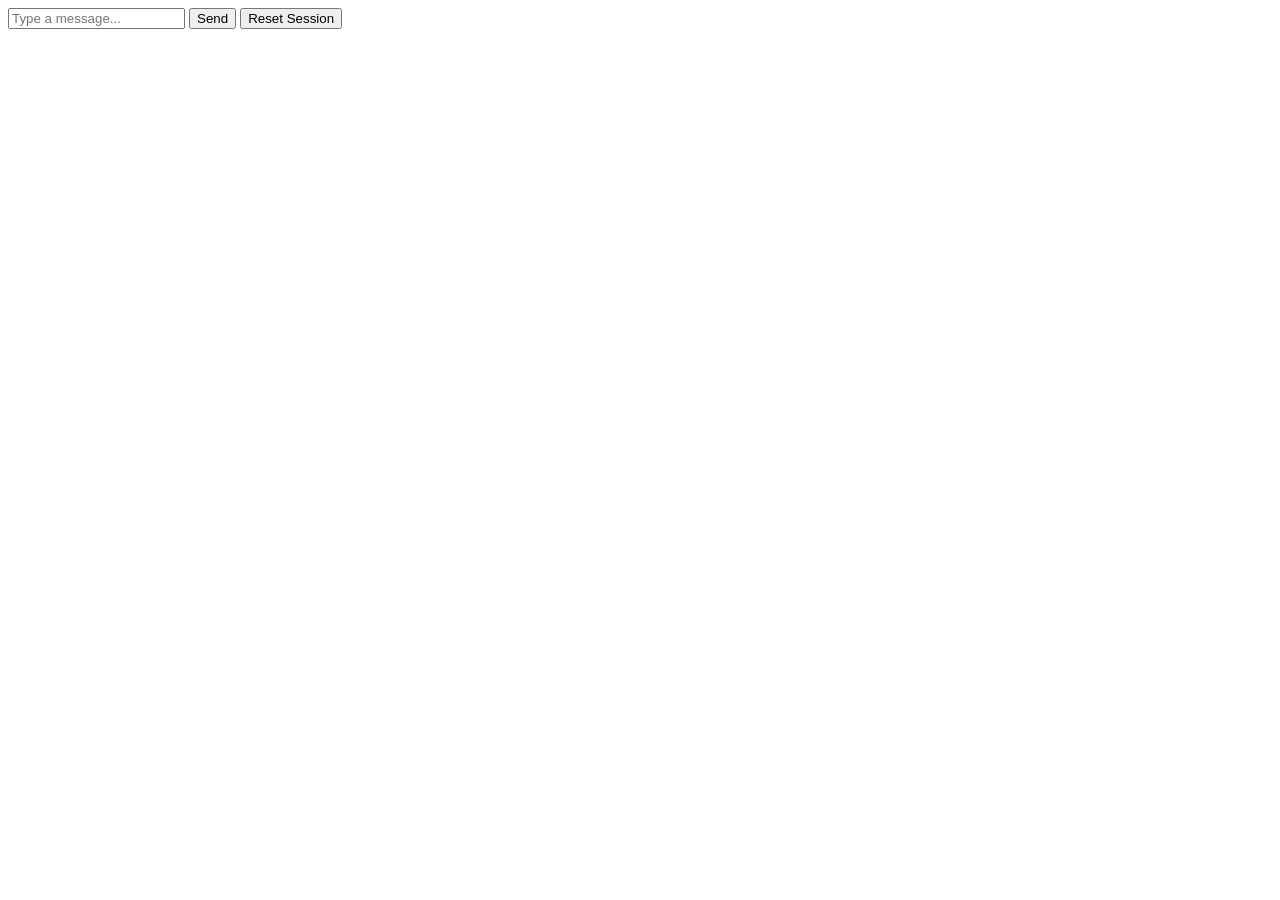
==== templates/index.html @ 7a5c0656 "- added function that saves current session chats into json" ====
<!DOCTYPE html>
<html lang="en">
<head>
    <meta charset="UTF-8">
    <title>DI KIOSK</title>
</head>
<body>
    <div id="chat-box"></div>
    <div id="input-area">
        <input type="text" id="user-input" placeholder="Type a message..." />
        <button onclick="sendMessage()">Send</button>
        <button onclick="resetSession()">Reset Session</button>
    </div>

    <script src="/static/script.js"></script>
</body>
</html>
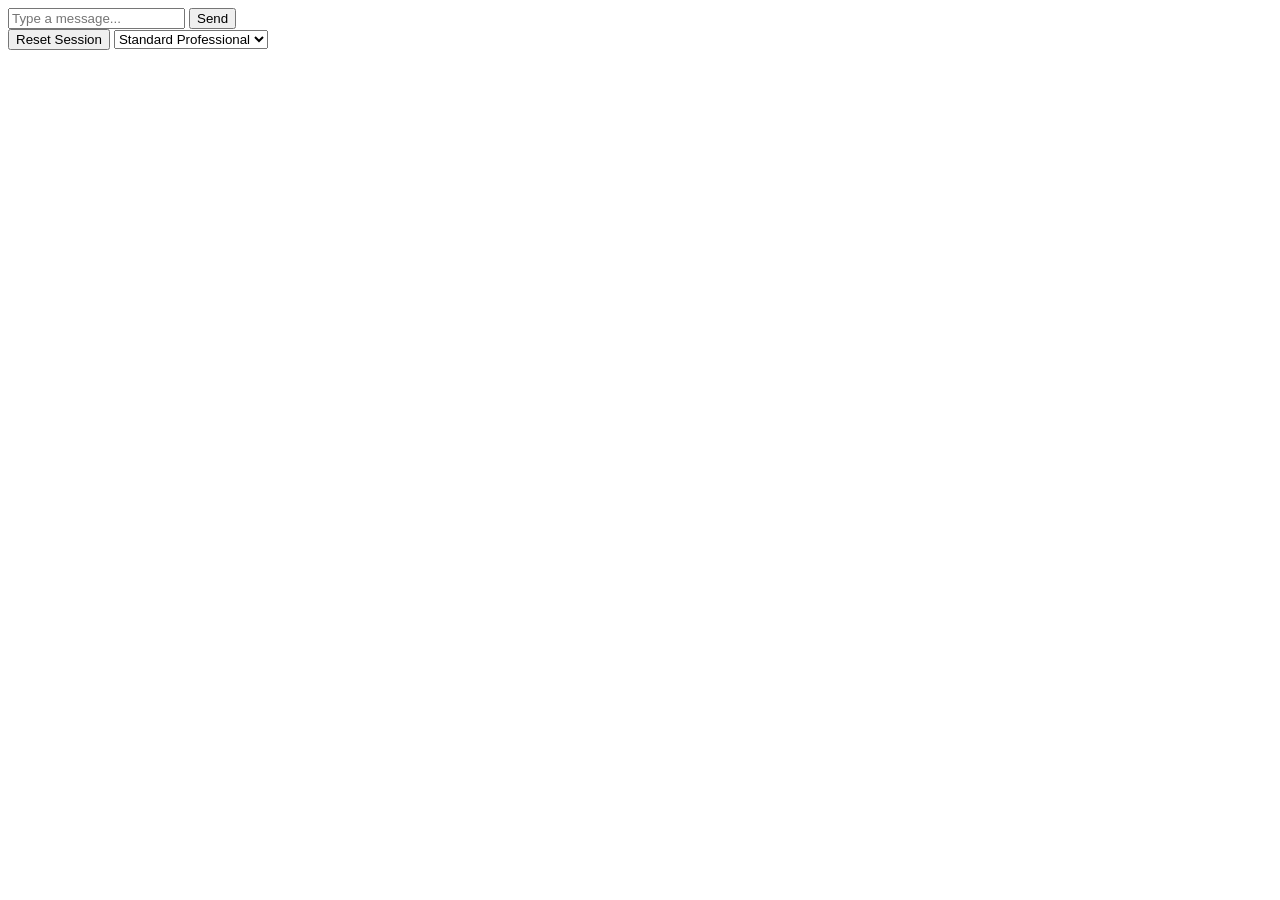
==== commit 4af10b4b: "- integrated personality dropdown" ====
--- a/templates/index.html
+++ b/templates/index.html
@@ -9,8 +9,14 @@
     <div id="input-area">
         <input type="text" id="user-input" placeholder="Type a message..." />
         <button onclick="sendMessage()">Send</button>
-        <button onclick="resetSession()">Reset Session</button>
     </div>
+    <button onclick="resetSession()">Reset Session</button>
+    <select id="personality-select">
+        <option value="helpful, polite and professional Salesman">Standard Professional</option>
+        <option value="a grumpy, sarcastic old man who complains about modern technology">Grumpy Old Man</option>
+        <option value="an overly enthusiastic surfer dude who uses lots of slang">Surfer Dude</option>
+        <option value="speaking strictly in medieval Shakespearean English">Shakespearean</option>
+    </select>
 
     <script src="/static/script.js"></script>
 </body>
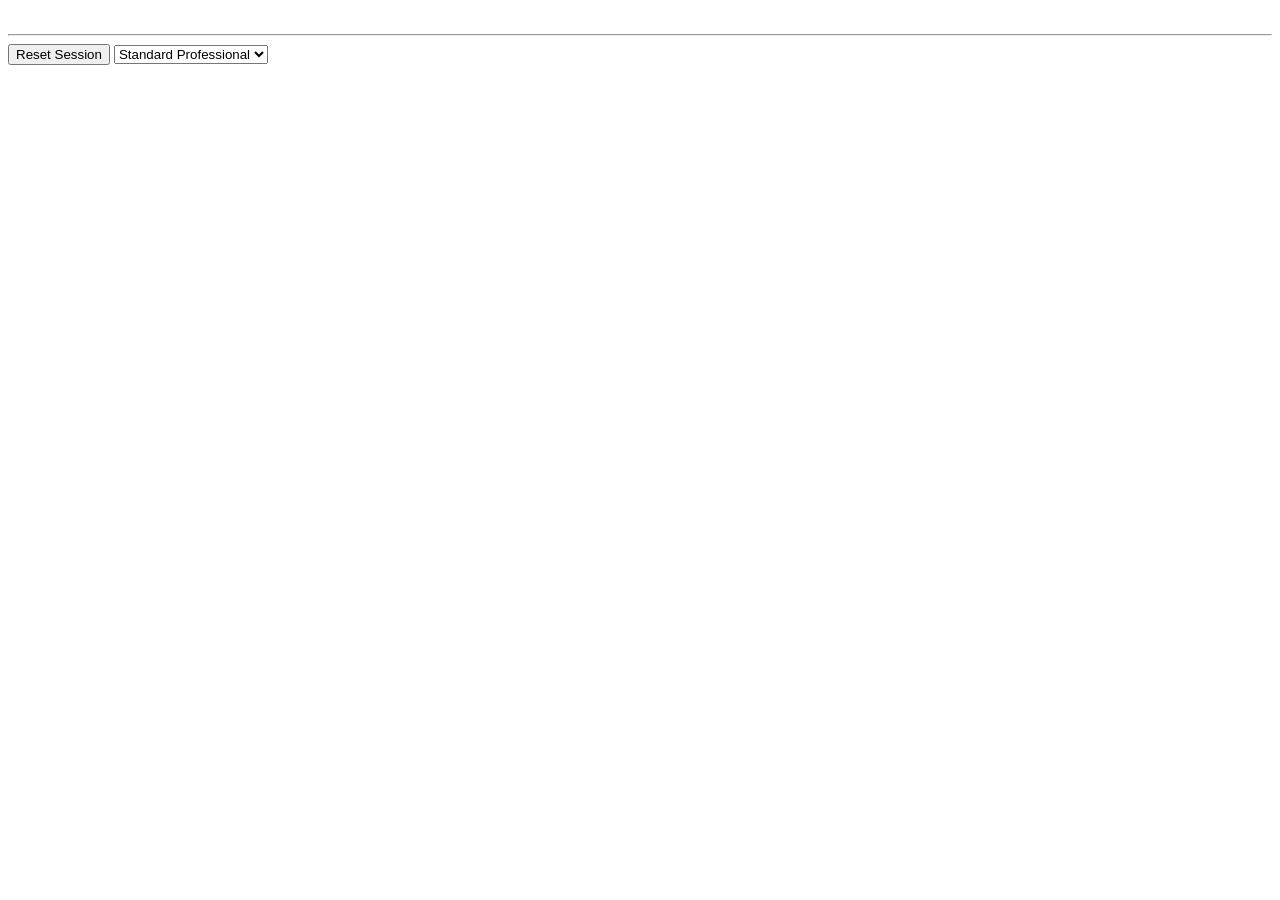
==== commit 9bde6963: "optimized and fixed the questions asked by the ai and the final output to be included into the json" ====
--- a/templates/index.html
+++ b/templates/index.html
@@ -6,10 +6,10 @@
 </head>
 <body>
     <div id="chat-box"></div>
-    <div id="input-area">
-        <input type="text" id="user-input" placeholder="Type a message..." />
-        <button onclick="sendMessage()">Send</button>
-    </div>
+    <div id="options-area"></div>
+    
+    <br><hr>
+    
     <button onclick="resetSession()">Reset Session</button>
     <select id="personality-select">
         <option value="helpful, polite and professional Salesman">Standard Professional</option>
@@ -20,4 +20,4 @@
 
     <script src="/static/script.js"></script>
 </body>
-</html>
+</html>
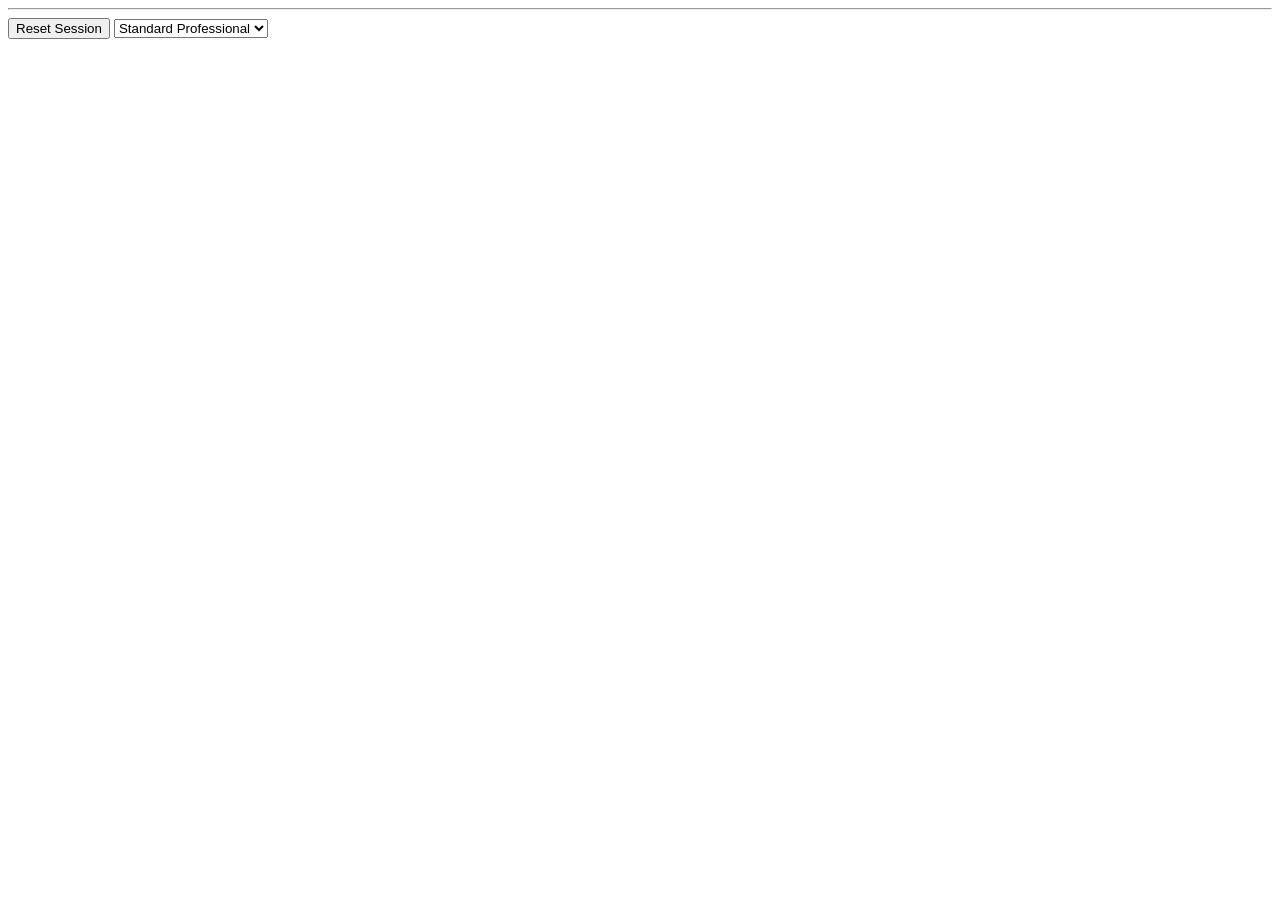
==== commit f99fdb94: "changed to a "steps" system so the prompt only includes what the ai needs" ====
--- a/templates/index.html
+++ b/templates/index.html
@@ -8,7 +8,7 @@
     <div id="chat-box"></div>
     <div id="options-area"></div>
     
-    <br><hr>
+    <hr>
     
     <button onclick="resetSession()">Reset Session</button>
     <select id="personality-select">
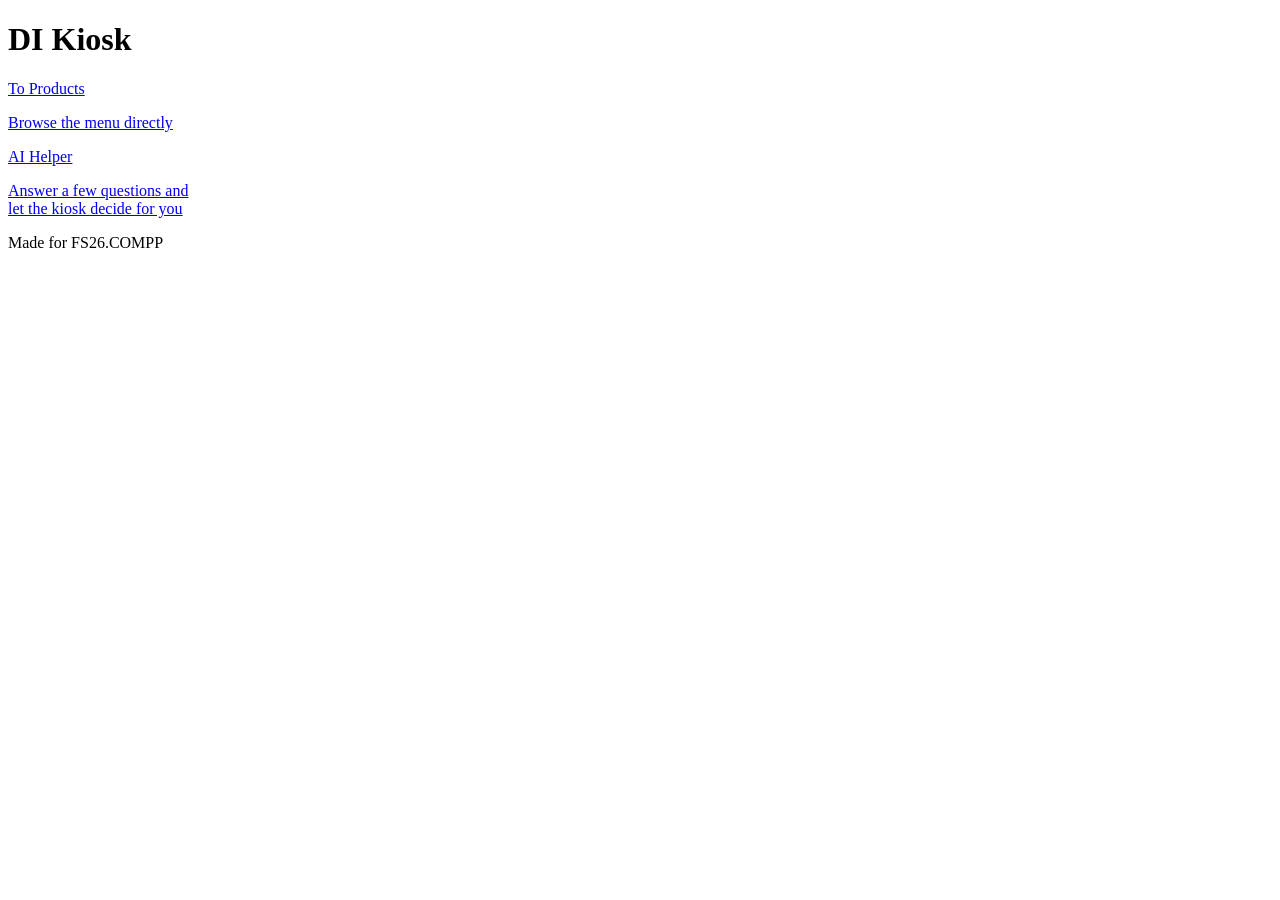
==== commit 11773feb: "implemented all kiosk routes" ====
--- a/templates/index.html
+++ b/templates/index.html
@@ -2,22 +2,27 @@
 <html lang="en">
 <head>
     <meta charset="UTF-8">
-    <title>DI KIOSK</title>
+    <meta name="viewport" content="width=device-width, initial-scale=1.0">
+    <title>Home | DI Kiosk</title>
 </head>
-<body>
-    <div id="chat-box"></div>
-    <div id="options-area"></div>
-    
-    <hr>
-    
-    <button onclick="resetSession()">Reset Session</button>
-    <select id="personality-select">
-        <option value="helpful, polite and professional Salesman">Standard Professional</option>
-        <option value="a grumpy, sarcastic old man who complains about modern technology">Grumpy Old Man</option>
-        <option value="an overly enthusiastic surfer dude who uses lots of slang">Surfer Dude</option>
-        <option value="speaking strictly in medieval Shakespearean English">Shakespearean</option>
-    </select>
+<body class="page_index">
+    <header>
+        <h1>DI Kiosk</h1>
+    </header>
 
-    <script src="/static/script.js"></script>
+    <main>
+        <a href="products.html">
+            <p class="title">To Products</p>
+            <p class="sub">Browse the menu directly</p>
+        </a>
+        <a href="ai.html">
+            <p class="title">AI Helper</p>
+            <p class="sub">Answer a few questions and<br>let the kiosk decide for you</p>
+        </a>
+    </main>
+
+    <footer>
+        <p>Made for FS26.COMPP</p>
+    </footer>
 </body>
 </html>
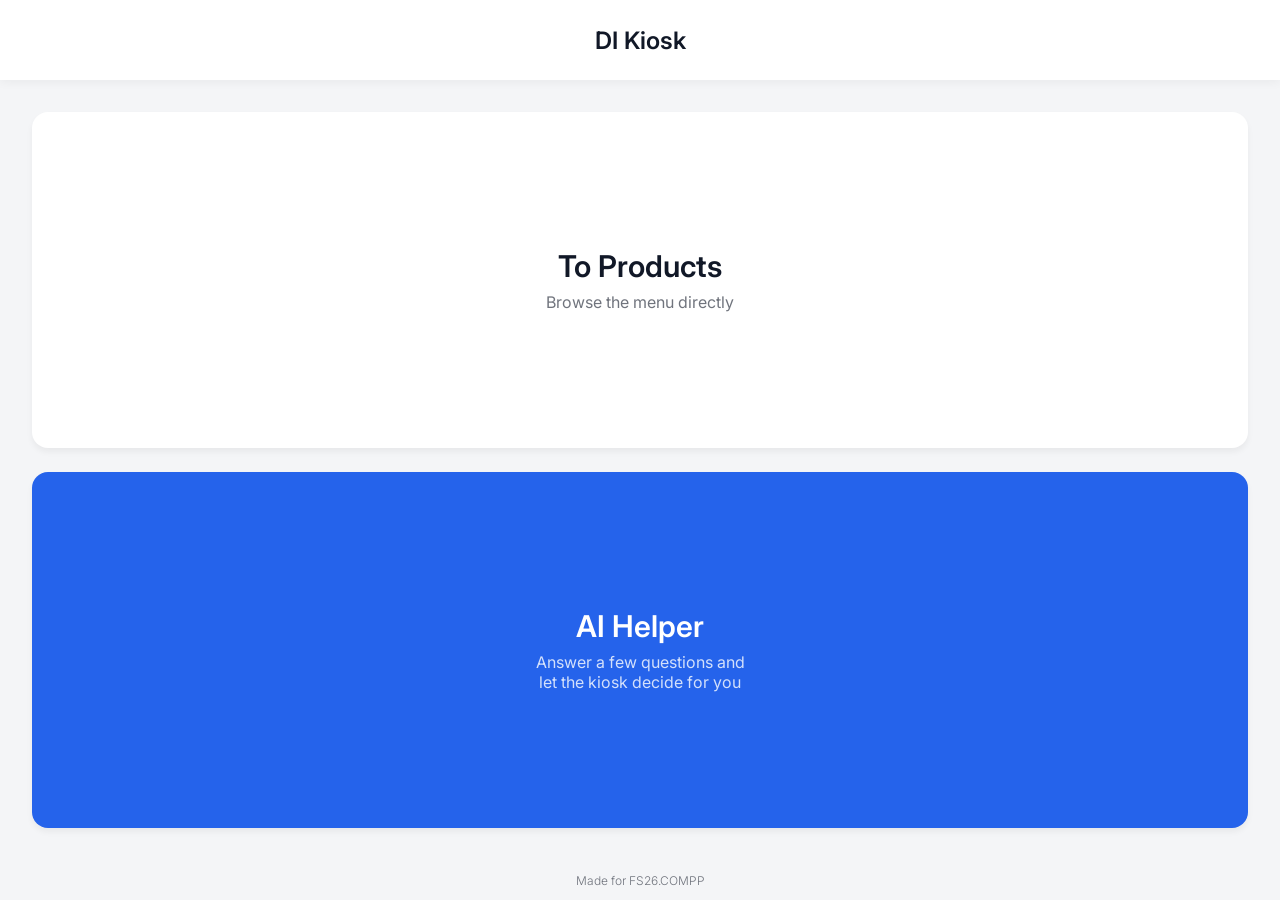
==== commit 620a2731: "copypasted the style.css of the first version" ====
--- a/templates/index.html
+++ b/templates/index.html
@@ -4,6 +4,7 @@
     <meta charset="UTF-8">
     <meta name="viewport" content="width=device-width, initial-scale=1.0">
     <title>Home | DI Kiosk</title>
+    <link rel="stylesheet" href="/static/style.css">
 </head>
 <body class="page_index">
     <header>
--- a/static/style.css
+++ b/static/style.css
@@ -0,0 +1,387 @@
+/* ====================
+General styles & font import
+==================== */
+@import url('https://fonts.googleapis.com/css2?family=Inter:ital,opsz,wght@0,14..32,100..900;1,14..32,100..900&display=swap');
+
+* {
+    box-sizing: border-box;
+    margin: 0;
+    padding: 0;
+}
+
+/* ====================
+Variables
+==================== */
+
+:root {
+    --bg-color: #f4f5f7;
+    --card-color: #ffffff;
+
+    --text-main: #111827;
+    --text-muted: color-mix(in srgb, var(--text-main), white 40%);
+
+    --accent-main: #2563eb;
+    --accent-muted: color-mix(in srgb, var(--accent-main), white 80%);
+
+    --red-main: #ef4444;
+    --red-muted: color-mix(in srgb, var(--red-main), white 80%);
+
+    --green-main: #3bab25;
+    --green-muted: color-mix(in srgb, var(--green-main), white 80%);
+
+    --radius-regular: 16px;
+    --radius-small: 8px;
+
+    --text-size-xl: 1.875rem;
+    --text-size-large: 1.5rem;
+    --text-size-medium: 1.25rem;
+    --text-size-regular: 1rem;
+    --text-size-small: 0.875rem;
+    --text-size-xs: 0.75rem;
+
+    --spacing-xs: 0.25rem; 
+    --spacing-small: 0.5rem; 
+    --spacing-regular: 1rem; 
+    --spacing-medium: 1.5rem; 
+    --spacing-large: 2rem; 
+    --spacing-xl: 3rem; 
+    --spacing-2xl: 4rem;
+}
+
+/* ====================
+Typography
+==================== */
+
+body {
+    font-family: "Inter", sans-serif;
+    color: var(--text-main);
+}
+
+a {
+    text-decoration: none;
+    color: inherit;
+}
+
+/* ====================
+Body
+==================== */
+
+body {
+    background-color: var(--bg-color);
+    height: 100vh;
+    display: flex;
+    flex-direction: column;
+}
+
+/* ====================
+Header
+==================== */
+
+header {
+    height: 80px;
+    display: flex;
+    justify-content: center;
+    align-items: center;
+    background-color: var(--card-color);
+    box-shadow: 0 2px 10px rgba(0,0,0,0.05);
+    position: relative;
+    z-index: 10;
+}
+
+header h1 {
+    font-size: var(--text-size-large);
+    font-weight: 600;
+}
+
+.back-button {
+    position: absolute;
+    right: var(--spacing-regular);
+    padding: var(--spacing-small) var(--spacing-regular);
+    background-color: var(--red-muted);
+    border-radius: var(--radius-small);
+
+    font-size: var(--text-size-small);
+    font-weight: 600;
+    color: var(--red-main);
+}
+
+.reset-button:active {
+    transform: scale(0.95);
+}
+
+/* ====================
+Main
+==================== */
+
+main {
+    flex-grow: 1;
+    padding: var(--spacing-large);
+    overflow-y: auto;
+}
+
+/* Main: index.html
+-------------------- */
+
+.page_index main {
+    display: flex;
+    flex-direction: column;
+    gap: var(--spacing-medium);
+}
+
+.page_index main > a {
+    flex-grow: 1;
+    display: flex;
+    flex-direction: column;
+    justify-content: center;
+    align-items: center;
+    background-color: var(--card-color);
+    border-radius: var(--radius-regular);
+    box-shadow: 0 4px 6px rgba(0,0,0,0.05);
+}
+
+.page_index main > a:nth-child(2) {
+    background-color: var(--accent-main);
+}
+
+.page_index main > a .title {
+    font-size: var(--text-size-xl);
+    font-weight: 600;
+    color: var(--text-main);
+}
+
+.page_index main > a .sub {
+    font-size: var(--text-size-regular);
+    color: var(--text-muted);
+    margin-top: var(--spacing-small);
+    text-align: center;
+}
+
+.page_index main > a:nth-child(2) .title {
+    color: var(--card-color);
+}
+
+.page_index main > a:nth-child(2) .sub {
+    color: var(--accent-muted);
+}
+
+.page_index main > a:active {
+    border: 2px solid var(--accent-main);
+    transform: scale(0.98);
+}
+
+/* Main: products.html
+-------------------- */
+
+.page_products main {
+    display: grid;
+    grid-template-columns: repeat(auto-fill, minmax(200px, 1fr));
+    gap: var(--spacing-medium);
+    align-content: start;
+}
+
+.product_item {
+    background-color: var(--card-color);
+    border-radius: var(--radius-regular);
+    padding: var(--spacing-medium);
+    display: flex;
+    flex-direction: column;
+    align-items: center;
+    text-align: center;
+    box-shadow: 0 2px 8px rgba(0,0,0,0.05);
+}
+
+.product_item img {
+    width: 120px;
+    height: 120px;
+    object-fit: contain;
+    margin-bottom: var(--spacing-regular);
+}
+
+.product_item .title {
+    font-size: var(--text-size-medium);
+    font-weight: 600;
+    margin-bottom: var(--spacing-small);
+}
+
+.product_item .price {
+    color: var(--accent-main);
+    font-weight: 700;
+    font-size: var(--text-size-regular);
+}
+
+.product_item:active {
+    transform: scale(0.95);
+    border: 2px solid var(--accent-main);
+}
+
+/* Main: checkout.html
+-------------------- */
+
+.page_checkout main {
+    display: flex;
+    flex-direction: column;
+    align-items: center;
+    justify-content: center;
+}
+
+.checkout-card {
+    background-color: var(--card-color);
+    padding: var(--spacing-large);
+    border-radius: var(--radius-regular);
+    box-shadow: 0 4px 15px rgba(0,0,0,0.1);
+    width: 100%;
+}
+
+.checkout-details {
+    display: flex;
+    justify-content: space-between;
+    align-items: center;
+    padding-bottom: var(--spacing-regular);
+    margin-bottom: var(--spacing-medium);
+    border-bottom: 2px dashed #e5e7eb;
+}
+
+.checkout-card .title {
+    font-size: var(--text-size-medium);
+    font-weight: 600;
+    margin-bottom: var(--spacing-small);
+}
+
+.checkout-card .price {
+    color: var(--accent-main);
+    font-weight: 700;
+    font-size: var(--text-size-regular);
+}
+
+.checkout-card .product-img {
+    height: 75px;
+}
+
+.checkout-card .product-qrcode {
+    width: 220px;
+    display: block;
+    margin: 0 auto;
+    border-radius: var(--radius-small);
+}
+
+.checkout-card .twint-logo {
+    width: 100px;
+    display: block;
+    margin: 0 auto;
+    border-radius: var(--radius-small);
+}
+
+.checkout-restart {
+    padding: var(--spacing-small) var(--spacing-regular);
+    margin-top: var(--spacing-regular);
+    background-color: var(--green-muted);
+    border-radius: var(--radius-small);
+    font-size: var(--text-size-small);
+    font-weight: 600;
+    color: var(--green-main);
+}
+
+.checkout-restart:active {
+    transform: scale(0.95);
+}
+
+/* Main: ai.html
+-------------------- */
+
+.page_ai main {
+    display: flex;
+    flex-direction: column;
+    gap: var(--spacing-large);
+    padding: var(--spacing-large) var(--spacing-xl);
+    max-width: 800px;
+    margin: 0 auto;
+    width: 100%;
+}
+
+.personality-bar {
+    display: flex;
+    justify-content: flex-end;
+    align-items: center;
+    gap: var(--spacing-small);
+    color: var(--text-muted);
+    font-size: var(--text-size-small);
+    font-weight: 600;
+}
+
+.personality-bar select {
+    padding: var(--spacing-xs) var(--spacing-small);
+    border-radius: var(--radius-small);
+    border: 1px solid var(--text-muted);
+    background-color: var(--card-color);
+    font-size: var(--text-size-small);
+    font-family: inherit;
+    font-weight: 500;
+    color: var(--text-main);
+    outline: none;
+    box-shadow: 0 2px 4px rgba(0,0,0,0.02);
+}
+
+.chat-box {
+    background-color: var(--accent-muted);
+    border: 2px solid var(--accent-main);
+    border-radius: var(--radius-regular);
+    padding: var(--spacing-large);
+    box-shadow: 0 4px 10px rgba(0,0,0,0.05);
+    min-height: 150px;
+}
+
+.msg-ai > strong {
+    color: var(--accent-main);
+    display: block;
+    margin-bottom: var(--spacing-regular);
+    font-size: var(--text-size-xl);
+}
+
+.chat-box p {
+    font-size: var(--text-size-medium);
+    line-height: 1.4;
+    color: var(--text-main);
+}
+
+.msg-user > strong {
+    display: flex;
+    flex-direction: column;
+    gap: var(--spacing-regular);
+    margin-top: auto;
+}
+
+.option-btn {
+    background-color: var(--card-color);
+    border: 2px solid var(--text-muted);
+    border-radius: var(--radius-regular);
+    padding: var(--spacing-medium) var(--spacing-large);
+    font-size: var(--text-size-medium);
+    font-family: inherit;
+    font-weight: 500;
+    color: var(--text-main);
+    cursor: pointer;
+    text-align: center;
+    box-shadow: 0 2px 4px rgba(0,0,0,0.02);
+    transition: all 0.1s ease;
+}
+
+.answer-btn:active {
+    transform: scale(0.98);
+    border-color: var(--accent-main);
+    background-color: var(--bg-color);
+}
+
+/* ====================
+Footer
+==================== */
+
+footer {
+    height: 40px;
+    display: flex;
+    justify-content: center;
+    align-items: center;
+
+    font-size: var(--text-size-xs);
+    font-weight: 300;
+    color: var(--text-muted);
+}
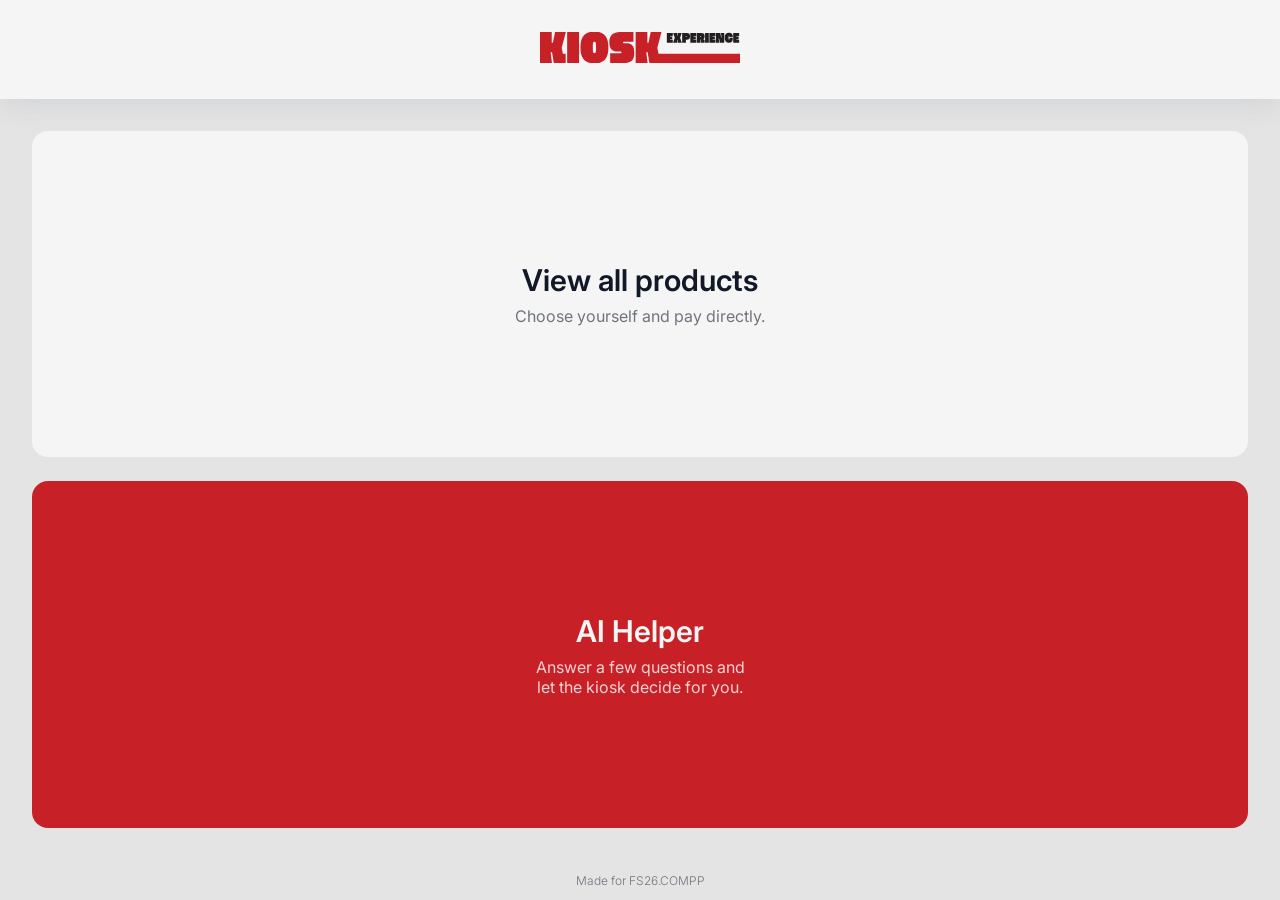
==== commit 1e81fc57: "optimzied ui" ====
--- a/templates/index.html
+++ b/templates/index.html
@@ -6,23 +6,29 @@
     <title>Home | DI Kiosk</title>
     <link rel="stylesheet" href="/static/style.css">
 </head>
-<body class="page_index">
-    <header>
-        <h1>DI Kiosk</h1>
+<body class="page-index">
+    <header class="header">
+        <div class="header__left">
+        </div>
+        <a class="header__middle" href="index.html">
+            <img class="header__logo" src="/static/assets/title.svg">
+        </a>
+        <div class="header__right">
+        </div>
     </header>
 
     <main>
-        <a href="products.html">
-            <p class="title">To Products</p>
-            <p class="sub">Browse the menu directly</p>
+        <a href="products.html" class="nav-card">
+            <p class="nav-card__title">View all products</p>
+            <p class="nav-card__sub">Choose yourself and pay directly.</p>
         </a>
-        <a href="ai.html">
-            <p class="title">AI Helper</p>
-            <p class="sub">Answer a few questions and<br>let the kiosk decide for you</p>
+        <a href="ai.html" class="nav-card nav-card--primary">
+            <p class="nav-card__title">AI Helper</p>
+            <p class="nav-card__sub">Answer a few questions and<br>let the kiosk decide for you.</p>
         </a>
     </main>
 
-    <footer>
+    <footer class="footer">
         <p>Made for FS26.COMPP</p>
     </footer>
 </body>
--- a/static/style.css
+++ b/static/style.css
@@ -14,47 +14,30 @@
 ==================== */
 
 :root {
-    --bg-color: #f4f5f7;
-    --card-color: #ffffff;
+    --bg-color: #E4E4E4;
+    --card-color: #F5F5F5;
 
     --text-main: #111827;
     --text-muted: color-mix(in srgb, var(--text-main), white 40%);
 
-    --accent-main: #2563eb;
+    --accent-main: #c72127;
     --accent-muted: color-mix(in srgb, var(--accent-main), white 80%);
-
-    --red-main: #ef4444;
-    --red-muted: color-mix(in srgb, var(--red-main), white 80%);
-
-    --green-main: #3bab25;
-    --green-muted: color-mix(in srgb, var(--green-main), white 80%);
 
     --radius-regular: 16px;
     --radius-small: 8px;
-
-    --text-size-xl: 1.875rem;
-    --text-size-large: 1.5rem;
-    --text-size-medium: 1.25rem;
-    --text-size-regular: 1rem;
-    --text-size-small: 0.875rem;
-    --text-size-xs: 0.75rem;
-
-    --spacing-xs: 0.25rem; 
-    --spacing-small: 0.5rem; 
-    --spacing-regular: 1rem; 
-    --spacing-medium: 1.5rem; 
-    --spacing-large: 2rem; 
-    --spacing-xl: 3rem; 
-    --spacing-2xl: 4rem;
-}
-
-/* ====================
-Typography
+}
+
+/* ====================
+Base Typography & Layout
 ==================== */
 
 body {
     font-family: "Inter", sans-serif;
     color: var(--text-main);
+    background-color: var(--bg-color);
+    display: flex;
+    flex-direction: column;
+    height: 100vh;
 }
 
 a {
@@ -62,73 +45,69 @@
     color: inherit;
 }
 
-/* ====================
-Body
-==================== */
-
-body {
-    background-color: var(--bg-color);
-    height: 100vh;
-    display: flex;
-    flex-direction: column;
-}
-
-/* ====================
-Header
-==================== */
-
-header {
-    height: 80px;
-    display: flex;
-    justify-content: center;
-    align-items: center;
-    background-color: var(--card-color);
-    box-shadow: 0 2px 10px rgba(0,0,0,0.05);
-    position: relative;
-    z-index: 10;
-}
-
-header h1 {
-    font-size: var(--text-size-large);
-    font-weight: 600;
-}
-
-.back-button {
-    position: absolute;
-    right: var(--spacing-regular);
-    padding: var(--spacing-small) var(--spacing-regular);
-    background-color: var(--red-muted);
-    border-radius: var(--radius-small);
-
-    font-size: var(--text-size-small);
-    font-weight: 600;
-    color: var(--red-main);
-}
-
-.reset-button:active {
-    transform: scale(0.95);
-}
-
-/* ====================
-Main
-==================== */
-
 main {
     flex-grow: 1;
-    padding: var(--spacing-large);
+    padding: 2rem;
     overflow-y: auto;
-}
-
-/* Main: index.html
--------------------- */
-
-.page_index main {
-    display: flex;
-    flex-direction: column;
-    gap: var(--spacing-medium);
-}
-
-.page_index main > a {
+    -webkit-overflow-scrolling: touch;
+}
+
+/* ====================
+Header
+==================== */
+
+.header {
+    padding: 2rem;
+    display: flex;
+    justify-content: space-between;
+    align-items: center;
+    background-color: var(--card-color);
+    box-shadow: rgba(149, 157, 165, 0.2) 0px 8px 24px;
+}
+
+.header__logo {
+    width: 200px;
+}
+
+.header__left, .header__right {
+    width: 30px;
+}
+
+.header__icon {
+    width: 30px;
+}
+
+.header__button {
+    background-color: transparent;
+    border: none;
+    cursor: pointer;
+}
+
+/* ====================
+Footer
+==================== */
+
+.footer {
+    height: 40px;
+    display: flex;
+    justify-content: center;
+    align-items: center;
+    font-size: 0.75rem;
+    font-weight: 300;
+    color: var(--text-muted);
+}
+
+/* ====================
+Page: Index
+==================== */
+
+.page-index main {
+    display: flex;
+    flex-direction: column;
+    gap: 1.5rem;
+}
+
+.page-index .nav-card {
     flex-grow: 1;
     display: flex;
     flex-direction: column;
@@ -136,252 +115,252 @@
     align-items: center;
     background-color: var(--card-color);
     border-radius: var(--radius-regular);
+    transition: transform 0.1s ease;
+}
+
+.page-index .nav-card--primary {
+    background-color: var(--accent-main);
+    border: none;
+}
+
+.page-index .nav-card__title {
+    font-size: 1.875rem;
+    font-weight: 600;
+    color: var(--text-main);
+}
+
+.page-index .nav-card__sub {
+    font-size: 1rem;
+    color: var(--text-muted);
+    margin-top: 0.5rem;
+    text-align: center;
+}
+
+.page-index .nav-card--primary .nav-card__title {
+    color: var(--card-color);
+}
+
+.page-index .nav-card--primary .nav-card__sub {
+    color: var(--accent-muted);
+}
+
+.page-index .nav-card:active {
+    transform: scale(0.98);
+}
+
+/* ====================
+Page: Products
+==================== */
+
+.page-products main {
+    display: grid;
+    grid-template-columns: repeat(auto-fill, minmax(150px, 1fr));
+    gap: 1.5rem;
+}
+
+.product-card {
+    background-color: var(--card-color);
+    border-radius: var(--radius-regular);
+    padding: 1rem;
+    display: flex;
+    flex-direction: column;
+    align-items: center;
+    text-align: center;
     box-shadow: 0 4px 6px rgba(0,0,0,0.05);
-}
-
-.page_index main > a:nth-child(2) {
-    background-color: var(--accent-main);
-}
-
-.page_index main > a .title {
-    font-size: var(--text-size-xl);
+    transition: all 0.2s ease-in-out;
+}
+
+.product-card__image {
+    width: 100px;
+    height: 100px;
+    object-fit: contain;
+    margin-bottom: 1rem;
+}
+
+.product-card__name {
+    font-size: 1.1rem;
     font-weight: 600;
-    color: var(--text-main);
-}
-
-.page_index main > a .sub {
-    font-size: var(--text-size-regular);
-    color: var(--text-muted);
-    margin-top: var(--spacing-small);
-    text-align: center;
-}
-
-.page_index main > a:nth-child(2) .title {
-    color: var(--card-color);
-}
-
-.page_index main > a:nth-child(2) .sub {
-    color: var(--accent-muted);
-}
-
-.page_index main > a:active {
-    border: 2px solid var(--accent-main);
-    transform: scale(0.98);
-}
-
-/* Main: products.html
--------------------- */
-
-.page_products main {
-    display: grid;
-    grid-template-columns: repeat(auto-fill, minmax(200px, 1fr));
-    gap: var(--spacing-medium);
-    align-content: start;
-}
-
-.product_item {
-    background-color: var(--card-color);
-    border-radius: var(--radius-regular);
-    padding: var(--spacing-medium);
-    display: flex;
-    flex-direction: column;
-    align-items: center;
-    text-align: center;
-    box-shadow: 0 2px 8px rgba(0,0,0,0.05);
-}
-
-.product_item img {
-    width: 120px;
-    height: 120px;
-    object-fit: contain;
-    margin-bottom: var(--spacing-regular);
-}
-
-.product_item .title {
-    font-size: var(--text-size-medium);
-    font-weight: 600;
-    margin-bottom: var(--spacing-small);
-}
-
-.product_item .price {
+    margin-bottom: 0.5rem;
+    flex-grow: 1;
+}
+
+.product-card__price {
     color: var(--accent-main);
     font-weight: 700;
-    font-size: var(--text-size-regular);
-}
-
-.product_item:active {
+    font-size: 1.1rem;
+}
+
+.product-card:active {
     transform: scale(0.95);
-    border: 2px solid var(--accent-main);
-}
-
-/* Main: checkout.html
--------------------- */
-
-.page_checkout main {
-    display: flex;
-    flex-direction: column;
-    align-items: center;
+}
+
+/* ====================
+Page: Checkout
+==================== */
+
+.page-checkout main {
+    display: flex;
     justify-content: center;
+    align-items: center;
 }
 
 .checkout-card {
     background-color: var(--card-color);
-    padding: var(--spacing-large);
+    padding: 2rem;
     border-radius: var(--radius-regular);
     box-shadow: 0 4px 15px rgba(0,0,0,0.1);
     width: 100%;
-}
-
-.checkout-details {
+    max-width: 400px;
+    display: flex;
+    flex-direction: column;
+    gap: 1.5rem;
+}
+
+.checkout-card__details {
     display: flex;
     justify-content: space-between;
     align-items: center;
-    padding-bottom: var(--spacing-regular);
-    margin-bottom: var(--spacing-medium);
+    padding-bottom: 1rem;
     border-bottom: 2px dashed #e5e7eb;
 }
 
-.checkout-card .title {
-    font-size: var(--text-size-medium);
+.checkout-card__name {
+    font-size: 1.20rem;
     font-weight: 600;
-    margin-bottom: var(--spacing-small);
-}
-
-.checkout-card .price {
+    margin-bottom: 0.5rem;
+}
+
+.checkout-card__price {
     color: var(--accent-main);
     font-weight: 700;
-    font-size: var(--text-size-regular);
-}
-
-.checkout-card .product-img {
+    font-size: 1rem;
+}
+
+.checkout-card__product-img {
     height: 75px;
 }
 
-.checkout-card .product-qrcode {
+.checkout-card__qrcode {
     width: 220px;
     display: block;
     margin: 0 auto;
     border-radius: var(--radius-small);
 }
 
-.checkout-card .twint-logo {
+.checkout-card__vendor-logo {
     width: 100px;
     display: block;
     margin: 0 auto;
-    border-radius: var(--radius-small);
-}
-
-.checkout-restart {
-    padding: var(--spacing-small) var(--spacing-regular);
-    margin-top: var(--spacing-regular);
-    background-color: var(--green-muted);
-    border-radius: var(--radius-small);
-    font-size: var(--text-size-small);
-    font-weight: 600;
-    color: var(--green-main);
-}
-
-.checkout-restart:active {
-    transform: scale(0.95);
-}
-
-/* Main: ai.html
--------------------- */
-
-.page_ai main {
-    display: flex;
-    flex-direction: column;
-    gap: var(--spacing-large);
-    padding: var(--spacing-large) var(--spacing-xl);
-    max-width: 800px;
+}
+
+/* ====================
+Page: AI Chat
+==================== */
+
+.page-ai main {
+    display: flex;
+    flex-direction: column;
+    gap: 1.5rem;
+    padding: 2rem;
+    max-width: 700px;
     margin: 0 auto;
     width: 100%;
 }
 
-.personality-bar {
+.ai-controls {
     display: flex;
     justify-content: flex-end;
     align-items: center;
-    gap: var(--spacing-small);
+    gap: 0.5rem;
     color: var(--text-muted);
-    font-size: var(--text-size-small);
-    font-weight: 600;
-}
-
-.personality-bar select {
-    padding: var(--spacing-xs) var(--spacing-small);
+    font-size: 0.9rem;
+    font-weight: 500;
+}
+
+.ai-controls select {
+    padding: 0.5rem 0.75rem;
     border-radius: var(--radius-small);
-    border: 1px solid var(--text-muted);
-    background-color: var(--card-color);
-    font-size: var(--text-size-small);
+    border: 1px solid #d1d5db;
+    background-color: var(--card-color);
+    font-size: 0.9rem;
     font-family: inherit;
     font-weight: 500;
     color: var(--text-main);
     outline: none;
-    box-shadow: 0 2px 4px rgba(0,0,0,0.02);
-}
-
-.chat-box {
+    transition: border-color 0.2s;
+}
+
+.ai-controls select:hover {
+    border-color: var(--accent-main);
+}
+
+.chat-container {
+    display: flex;
+    flex-direction: column;
+    gap: 1.5rem;
+    padding: 1.5rem;
+    background-color: #f9fafb;
+    border-radius: var(--radius-regular);
+    border: 1px solid #e5e7eb;
+    min-height: 300px;
+    overflow: scroll;
+}
+
+.chat-message {
+    padding: 1rem 1.5rem;
+    border-radius: var(--radius-regular);
+    max-width: 80%;
+    line-height: 1.5;
+    font-size: 1.1rem;
+}
+
+.chat-message strong {
+    font-weight: 600;
+}
+
+.chat-message--ai {
     background-color: var(--accent-muted);
-    border: 2px solid var(--accent-main);
-    border-radius: var(--radius-regular);
-    padding: var(--spacing-large);
-    box-shadow: 0 4px 10px rgba(0,0,0,0.05);
-    min-height: 150px;
-}
-
-.msg-ai > strong {
-    color: var(--accent-main);
-    display: block;
-    margin-bottom: var(--spacing-regular);
-    font-size: var(--text-size-xl);
-}
-
-.chat-box p {
-    font-size: var(--text-size-medium);
-    line-height: 1.4;
-    color: var(--text-main);
-}
-
-.msg-user > strong {
-    display: flex;
-    flex-direction: column;
-    gap: var(--spacing-regular);
+    color: var(--text-main);
+    align-self: flex-start;
+    border-bottom-left-radius: var(--radius-small);
+}
+
+.chat-message--user {
+    background-color: var(--card-color);
+    color: var(--text-main);
+    align-self: flex-end;
+    border: 1px solid #e5e7eb;
+    border-bottom-right-radius: var(--radius-small);
+}
+
+
+.chat-options {
+    display: grid;
+    grid-template-columns: 1fr;
+    gap: 1rem;
     margin-top: auto;
 }
 
-.option-btn {
-    background-color: var(--card-color);
-    border: 2px solid var(--text-muted);
-    border-radius: var(--radius-regular);
-    padding: var(--spacing-medium) var(--spacing-large);
-    font-size: var(--text-size-medium);
+.chat-option-btn {
+    background-color: var(--card-color);
+    border: 1px solid #d1d5db;
+    border-radius: var(--radius-regular);
+    padding: 1.25rem;
+    font-size: 1.1rem;
     font-family: inherit;
     font-weight: 500;
     color: var(--text-main);
     cursor: pointer;
     text-align: center;
-    box-shadow: 0 2px 4px rgba(0,0,0,0.02);
-    transition: all 0.1s ease;
-}
-
-.answer-btn:active {
-    transform: scale(0.98);
+    transition: all 0.2s ease;
+}
+
+.chat-option-btn:hover {
+    background-color: #f3f4f6;
     border-color: var(--accent-main);
-    background-color: var(--bg-color);
-}
-
-/* ====================
-Footer
-==================== */
-
-footer {
-    height: 40px;
-    display: flex;
-    justify-content: center;
-    align-items: center;
-
-    font-size: var(--text-size-xs);
-    font-weight: 300;
-    color: var(--text-muted);
+    color: var(--accent-main);
+}
+
+.chat-option-btn:active {
+    transform: scale(0.97);
 }
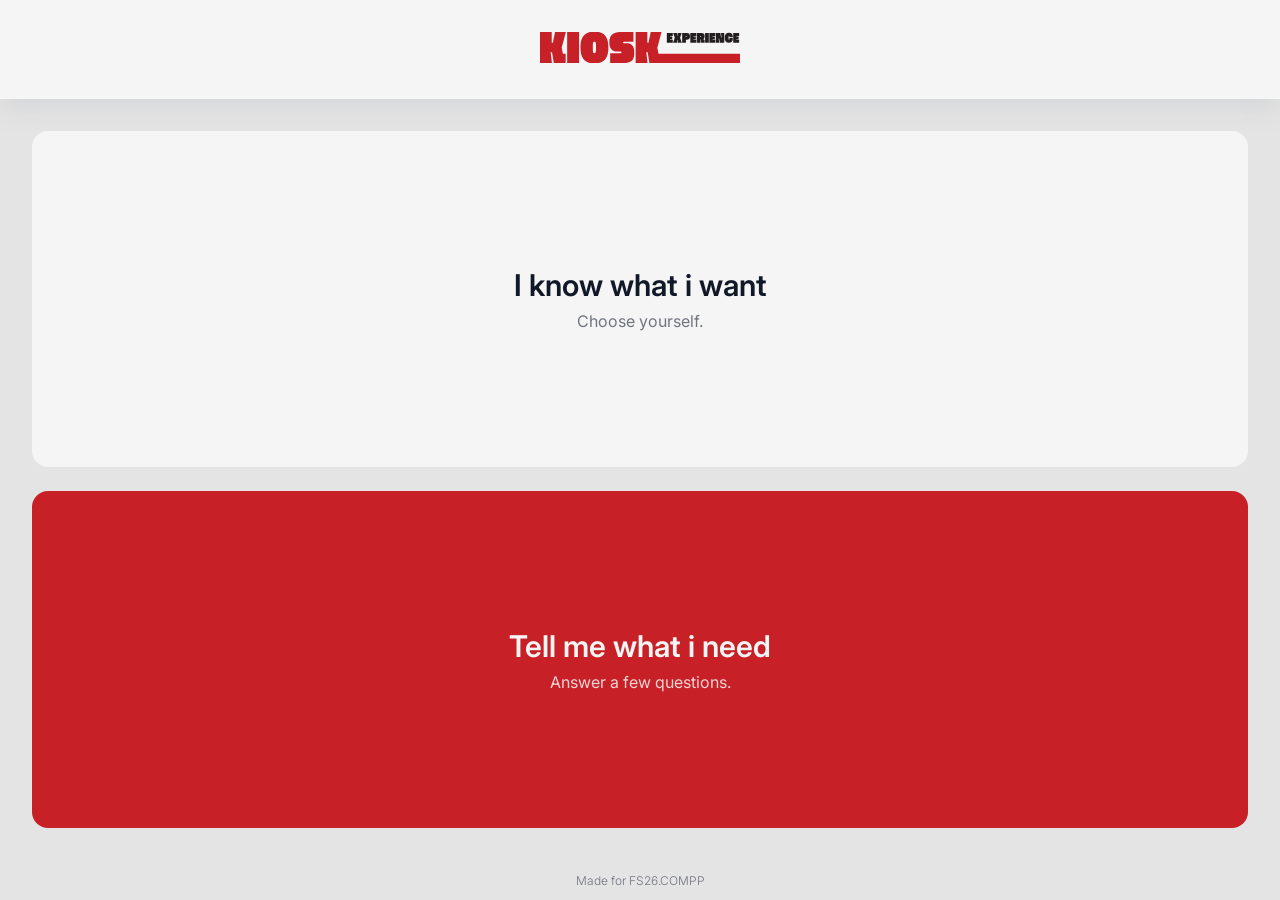
==== commit bfabe32b: "- polished the mega-prompt - added declined/sold amount to products.json and the functions for this " ====
--- a/templates/index.html
+++ b/templates/index.html
@@ -19,12 +19,12 @@
 
     <main>
         <a href="products.html" class="nav-card">
-            <p class="nav-card__title">View all products</p>
-            <p class="nav-card__sub">Choose yourself and pay directly.</p>
+            <p class="nav-card__title">I know what i want</p>
+            <p class="nav-card__sub">Choose yourself.</p>
         </a>
         <a href="ai.html" class="nav-card nav-card--primary">
-            <p class="nav-card__title">AI Helper</p>
-            <p class="nav-card__sub">Answer a few questions and<br>let the kiosk decide for you.</p>
+            <p class="nav-card__title">Tell me what i need</p>
+            <p class="nav-card__sub">Answer a few questions.</p>
         </a>
     </main>
 
--- a/static/style.css
+++ b/static/style.css
@@ -127,6 +127,7 @@
     font-size: 1.875rem;
     font-weight: 600;
     color: var(--text-main);
+    text-align: center;
 }
 
 .page-index .nav-card__sub {
@@ -333,7 +334,6 @@
     border-bottom-right-radius: var(--radius-small);
 }
 
-
 .chat-options {
     display: grid;
     grid-template-columns: 1fr;
@@ -355,12 +355,24 @@
     transition: all 0.2s ease;
 }
 
-.chat-option-btn:hover {
-    background-color: #f3f4f6;
-    border-color: var(--accent-main);
-    color: var(--accent-main);
+.chat-option-btn.is-red{
+    background-color: var(--accent-main);
+    color: var(--card-color);
+}
+
+.chat-option-btn.is-green{
+    background-color: #488502;
+    color: var(--card-color);
 }
 
 .chat-option-btn:active {
     transform: scale(0.97);
+}
+
+.loading-indicator {
+    text-align: center;
+    padding: 1.25rem;
+    font-size: 1.25rem;
+    font-weight: bold;
+    color: var(--accent-main);
 }
